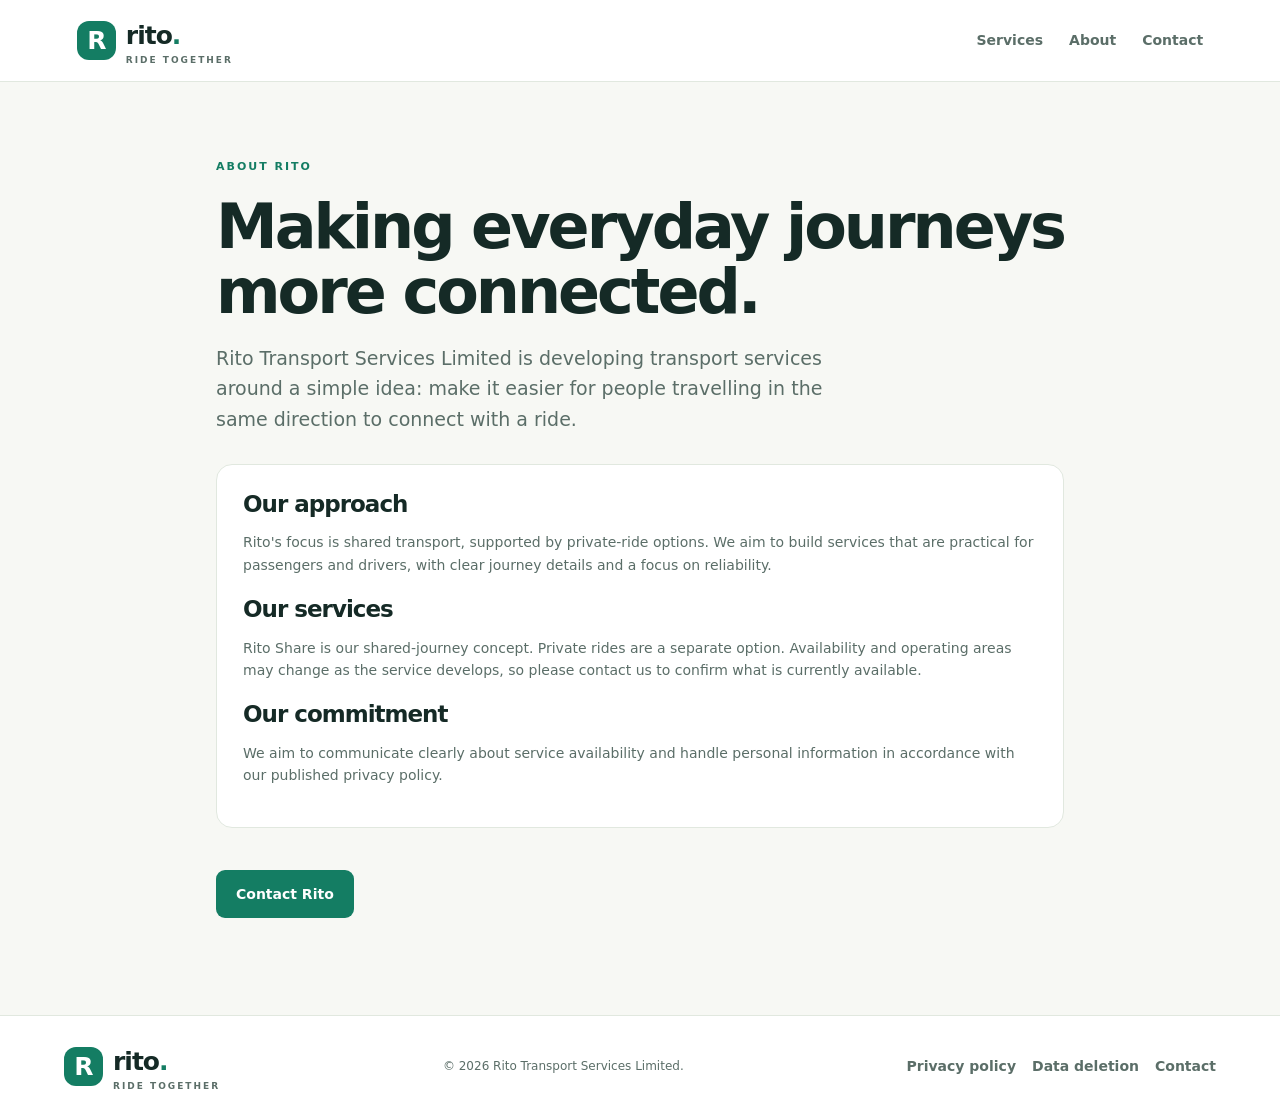
==== about.html @ 321a10cb "Add files via upload" ====
<!doctype html><html lang="en"><head><meta charset="utf-8"><meta name="viewport" content="width=device-width,initial-scale=1"><title>About Rito | Rito Transport Services Limited</title><link rel="stylesheet" href="styles.css"></head><body><header><a class="brand" href="index.html"><b>R</b><span>rito<span class="green">.</span><small>RIDE TOGETHER</small></span></a><nav><a href="index.html#services">Services</a><a href="about.html">About</a><a href="contact.html">Contact</a></nav></header><main class="inner"><p class="eyebrow">ABOUT RITO</p><h1>Making everyday journeys more connected.</h1><p class="lead">Rito Transport Services Limited is developing transport services around a simple idea: make it easier for people travelling in the same direction to connect with a ride.</p><section class="panel"><h2>Our approach</h2><p>Rito's focus is shared transport, supported by private-ride options. We aim to build services that are practical for passengers and drivers, with clear journey details and a focus on reliability.</p><h2>Our services</h2><p>Rito Share is our shared-journey concept. Private rides are a separate option. Availability and operating areas may change as the service develops, so please contact us to confirm what is currently available.</p><h2>Our commitment</h2><p>We aim to communicate clearly about service availability and handle personal information in accordance with our published privacy policy.</p></section><a class="btn" href="contact.html">Contact Rito</a></main><footer><a class="brand" href="index.html"><b>R</b><span>rito<span class="green">.</span><small>RIDE TOGETHER</small></span></a><p>© 2026 Rito Transport Services Limited.</p><div><a href="privacy.html">Privacy policy</a><a href="deletion.html">Data deletion</a><a href="contact.html">Contact</a></div></footer></body></html>
---- styles.css ----
:root{--ink:#152a26;--muted:#5b6e68;--green:#147d63;--lime:#c9ef74;--paper:#f7f8f4;--line:#e1e8df}*{box-sizing:border-box}body{margin:0;background:var(--paper);color:var(--ink);font-family:Inter,system-ui,-apple-system,"Segoe UI",sans-serif;line-height:1.6}a{color:var(--green)}header{min-height:80px;padding:16px 6%;display:flex;align-items:center;justify-content:space-between;background:#fff;border-bottom:1px solid var(--line)}.brand{display:flex;align-items:center;gap:10px;color:var(--ink);text-decoration:none;font-size:25px;font-weight:850;letter-spacing:-1px}.brand b{display:grid;place-items:center;width:39px;height:39px;border-radius:12px;background:var(--green);color:#fff}.brand small{display:block;font-size:9px;line-height:1;letter-spacing:2px;color:var(--muted)}.green,em{color:var(--green)}nav{display:flex;gap:26px}nav a,footer a{font-size:14px;text-decoration:none;color:var(--muted);font-weight:650}.hero{padding:70px 7%;display:grid;grid-template-columns:1fr 1fr;align-items:center;gap:40px;background:linear-gradient(120deg,#f7f8f4 50%,#e8f3e9)}.eyebrow{font-size:11px;letter-spacing:2px;font-weight:850;color:var(--green)}h1{font-size:clamp(42px,5.3vw,70px);line-height:1.05;letter-spacing:-3px;margin:18px 0}.lead{font-size:19px;color:var(--muted);max-width:650px}.btn{display:inline-block;background:var(--green);color:#fff;padding:13px 20px;border-radius:9px;text-decoration:none;font-size:14px;font-weight:750;margin:12px 8px 12px 0}.secondary{background:white;color:var(--ink);border:1px solid var(--line)}.small{font-size:12px;color:var(--muted)}.art{height:320px;border-radius:26px;background:#dceee0;position:relative;overflow:hidden}.sun{position:absolute;right:12%;top:10%;width:140px;height:140px;border-radius:50%;background:var(--lime)}.road{position:absolute;left:-10%;top:47%;width:130%;height:100px;background:#234b42;border:8px solid #c7d6c9;border-radius:50%;transform:rotate(-27deg)}.car{position:absolute;left:42%;top:43%;width:100px;height:45px;background:var(--green);border-radius:14px;transform:rotate(-27deg);box-shadow:0 10px 18px #193b2e44}.car:before{content:"";position:absolute;left:22px;top:-18px;width:52px;height:25px;background:#eff7ed;border-radius:10px 10px 0 0}.pin{position:absolute;background:#fff;color:var(--green);border-radius:50%;padding:8px}.p1{left:18%;top:30%}.p2{right:17%;bottom:18%}.section{padding:72px 7%}h2{font-size:clamp(28px,3vw,38px);line-height:1.15;letter-spacing:-1px}.cards{display:grid;grid-template-columns:repeat(3,1fr);gap:18px}.cards article,.panel{padding:26px;background:#fff;border:1px solid var(--line);border-radius:16px}.symbol{display:inline-grid;place-items:center;width:42px;height:42px;border-radius:12px;background:#e4f4e6;color:var(--green);font-size:24px}.cards h3{margin-bottom:6px}.cards p,.panel p{color:var(--muted);font-size:14px}.cards small{display:inline-block;background:#f0f5ec;padding:5px 9px;border-radius:99px;color:#47674f}.cta{margin:0 5% 65px;padding:38px 42px;border-radius:20px;background:var(--green);color:#fff;display:flex;align-items:center;justify-content:space-between;gap:25px}.cta .eyebrow{color:var(--lime)}.cta h2{margin:8px 0}.cta p{color:#d6e9df}.light{background:var(--lime);color:var(--ink)}.inner{max-width:900px;min-height:65vh;margin:auto;padding:65px 26px 85px}.inner h1{font-size:clamp(40px,5vw,62px)}.panel{margin:30px 0}.panel h2{font-size:23px;margin:20px 0 6px}.panel h2:first-child{margin-top:0}.contact{display:flex;gap:22px}.contact h2{margin-top:0}footer{display:flex;align-items:center;justify-content:space-between;gap:20px;padding:26px 5%;background:#fff;border-top:1px solid var(--line);flex-wrap:wrap}footer p{font-size:12px;color:var(--muted)}footer div{display:flex;gap:16px;flex-wrap:wrap}@media(max-width:760px){header{flex-wrap:wrap;gap:14px}nav{gap:15px}.hero{grid-template-columns:1fr;padding:48px 7%}.art{height:250px}.cards{grid-template-columns:1fr}.cta{margin-bottom:32px;padding:28px;align-items:flex-start;flex-direction:column}footer{align-items:flex-start;flex-direction:column}}
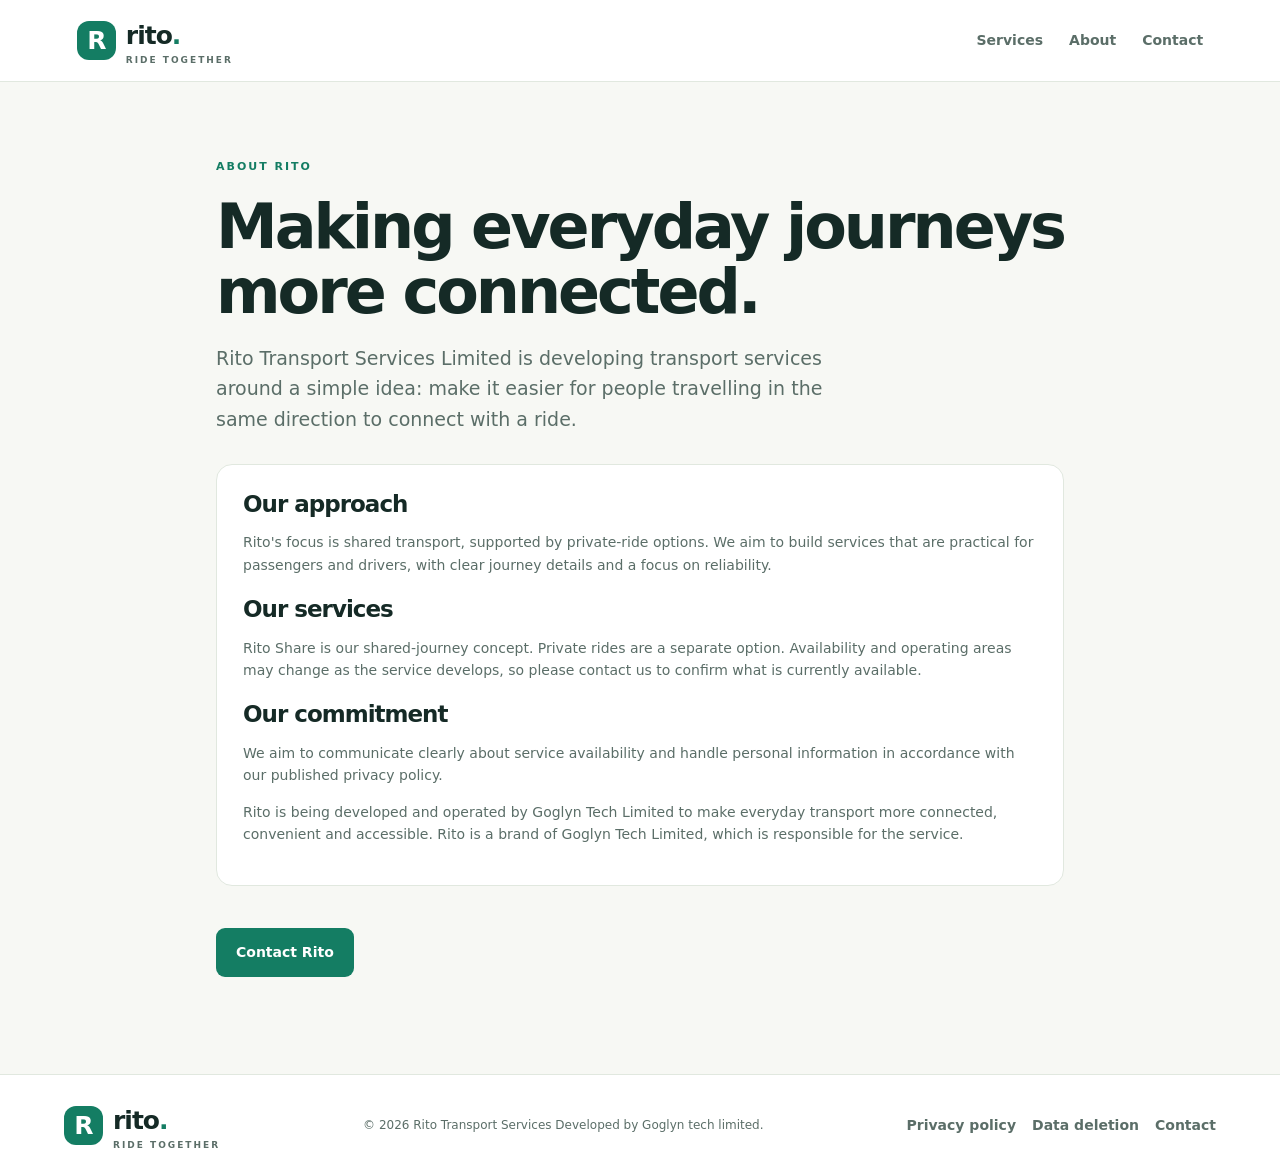
==== commit 24d24e4f: "Add files via upload" ====
--- a/about.html
+++ b/about.html
@@ -1 +1 @@
-<!doctype html><html lang="en"><head><meta charset="utf-8"><meta name="viewport" content="width=device-width,initial-scale=1"><title>About Rito | Rito Transport Services Limited</title><link rel="stylesheet" href="styles.css"></head><body><header><a class="brand" href="index.html"><b>R</b><span>rito<span class="green">.</span><small>RIDE TOGETHER</small></span></a><nav><a href="index.html#services">Services</a><a href="about.html">About</a><a href="contact.html">Contact</a></nav></header><main class="inner"><p class="eyebrow">ABOUT RITO</p><h1>Making everyday journeys more connected.</h1><p class="lead">Rito Transport Services Limited is developing transport services around a simple idea: make it easier for people travelling in the same direction to connect with a ride.</p><section class="panel"><h2>Our approach</h2><p>Rito's focus is shared transport, supported by private-ride options. We aim to build services that are practical for passengers and drivers, with clear journey details and a focus on reliability.</p><h2>Our services</h2><p>Rito Share is our shared-journey concept. Private rides are a separate option. Availability and operating areas may change as the service develops, so please contact us to confirm what is currently available.</p><h2>Our commitment</h2><p>We aim to communicate clearly about service availability and handle personal information in accordance with our published privacy policy.</p></section><a class="btn" href="contact.html">Contact Rito</a></main><footer><a class="brand" href="index.html"><b>R</b><span>rito<span class="green">.</span><small>RIDE TOGETHER</small></span></a><p>© 2026 Rito Transport Services Limited.</p><div><a href="privacy.html">Privacy policy</a><a href="deletion.html">Data deletion</a><a href="contact.html">Contact</a></div></footer></body></html>+<!doctype html><html lang="en"><head><meta charset="utf-8"><meta name="viewport" content="width=device-width,initial-scale=1"><title>About Rito | Rito Transport Services Limited</title><link rel="stylesheet" href="styles.css"></head><body><header><a class="brand" href="index.html"><b>R</b><span>rito<span class="green">.</span><small>RIDE TOGETHER</small></span></a><nav><a href="index.html#services">Services</a><a href="about.html">About</a><a href="contact.html">Contact</a></nav></header><main class="inner"><p class="eyebrow">ABOUT RITO</p><h1>Making everyday journeys more connected.</h1><p class="lead">Rito Transport Services Limited is developing transport services around a simple idea: make it easier for people travelling in the same direction to connect with a ride.</p><section class="panel"><h2>Our approach</h2><p>Rito's focus is shared transport, supported by private-ride options. We aim to build services that are practical for passengers and drivers, with clear journey details and a focus on reliability.</p><h2>Our services</h2><p>Rito Share is our shared-journey concept. Private rides are a separate option. Availability and operating areas may change as the service develops, so please contact us to confirm what is currently available.</p><h2>Our commitment</h2><p>We aim to communicate clearly about service availability and handle personal information in accordance with our published privacy policy.</p><p>Rito is being developed and operated by Goglyn Tech Limited to make everyday transport more connected, convenient and accessible. Rito is a brand of Goglyn Tech Limited, which is responsible for the service.</p></section><a class="btn" href="contact.html">Contact Rito</a></main><footer><a class="brand" href="index.html"><b>R</b><span>rito<span class="green">.</span><small>RIDE TOGETHER</small></span></a><p>© 2026 Rito Transport Services Developed by Goglyn tech limited.</p><div><a href="privacy.html">Privacy policy</a><a href="deletion.html">Data deletion</a><a href="contact.html">Contact</a></div></footer></body></html>
